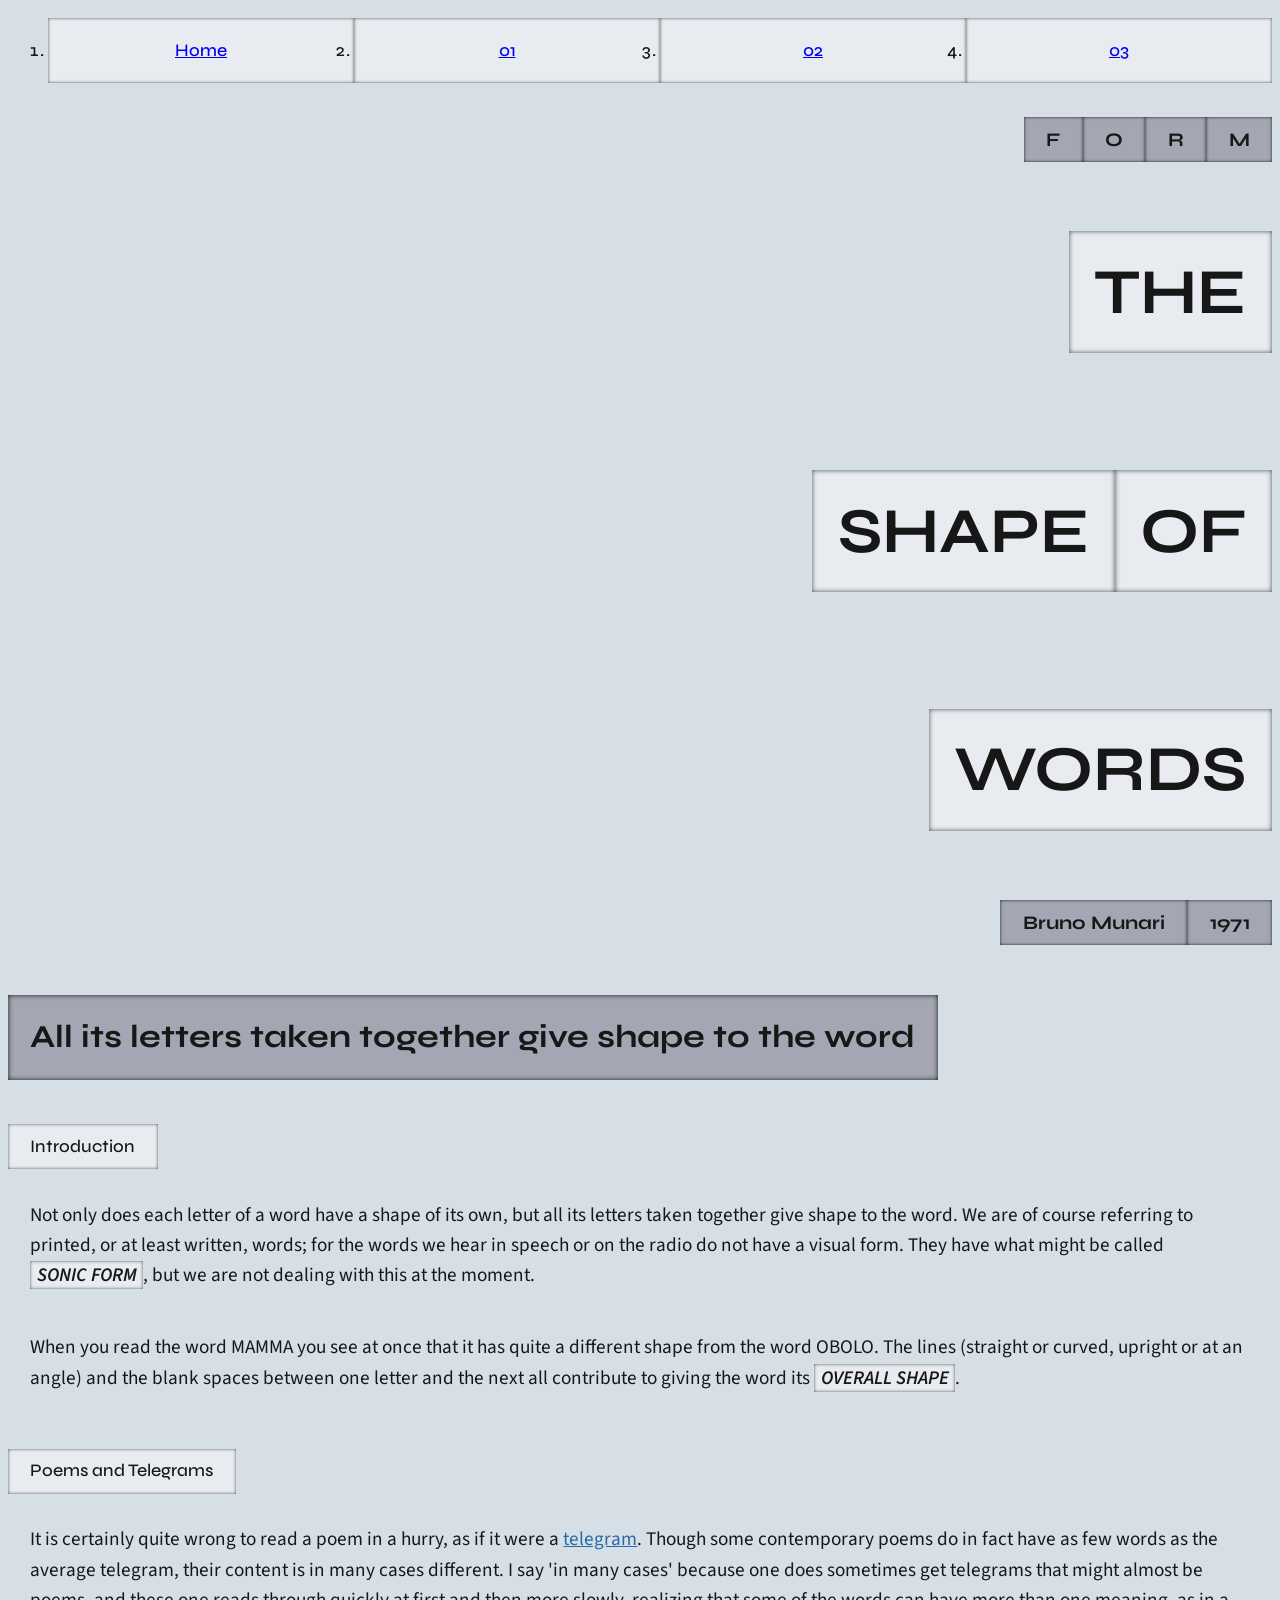
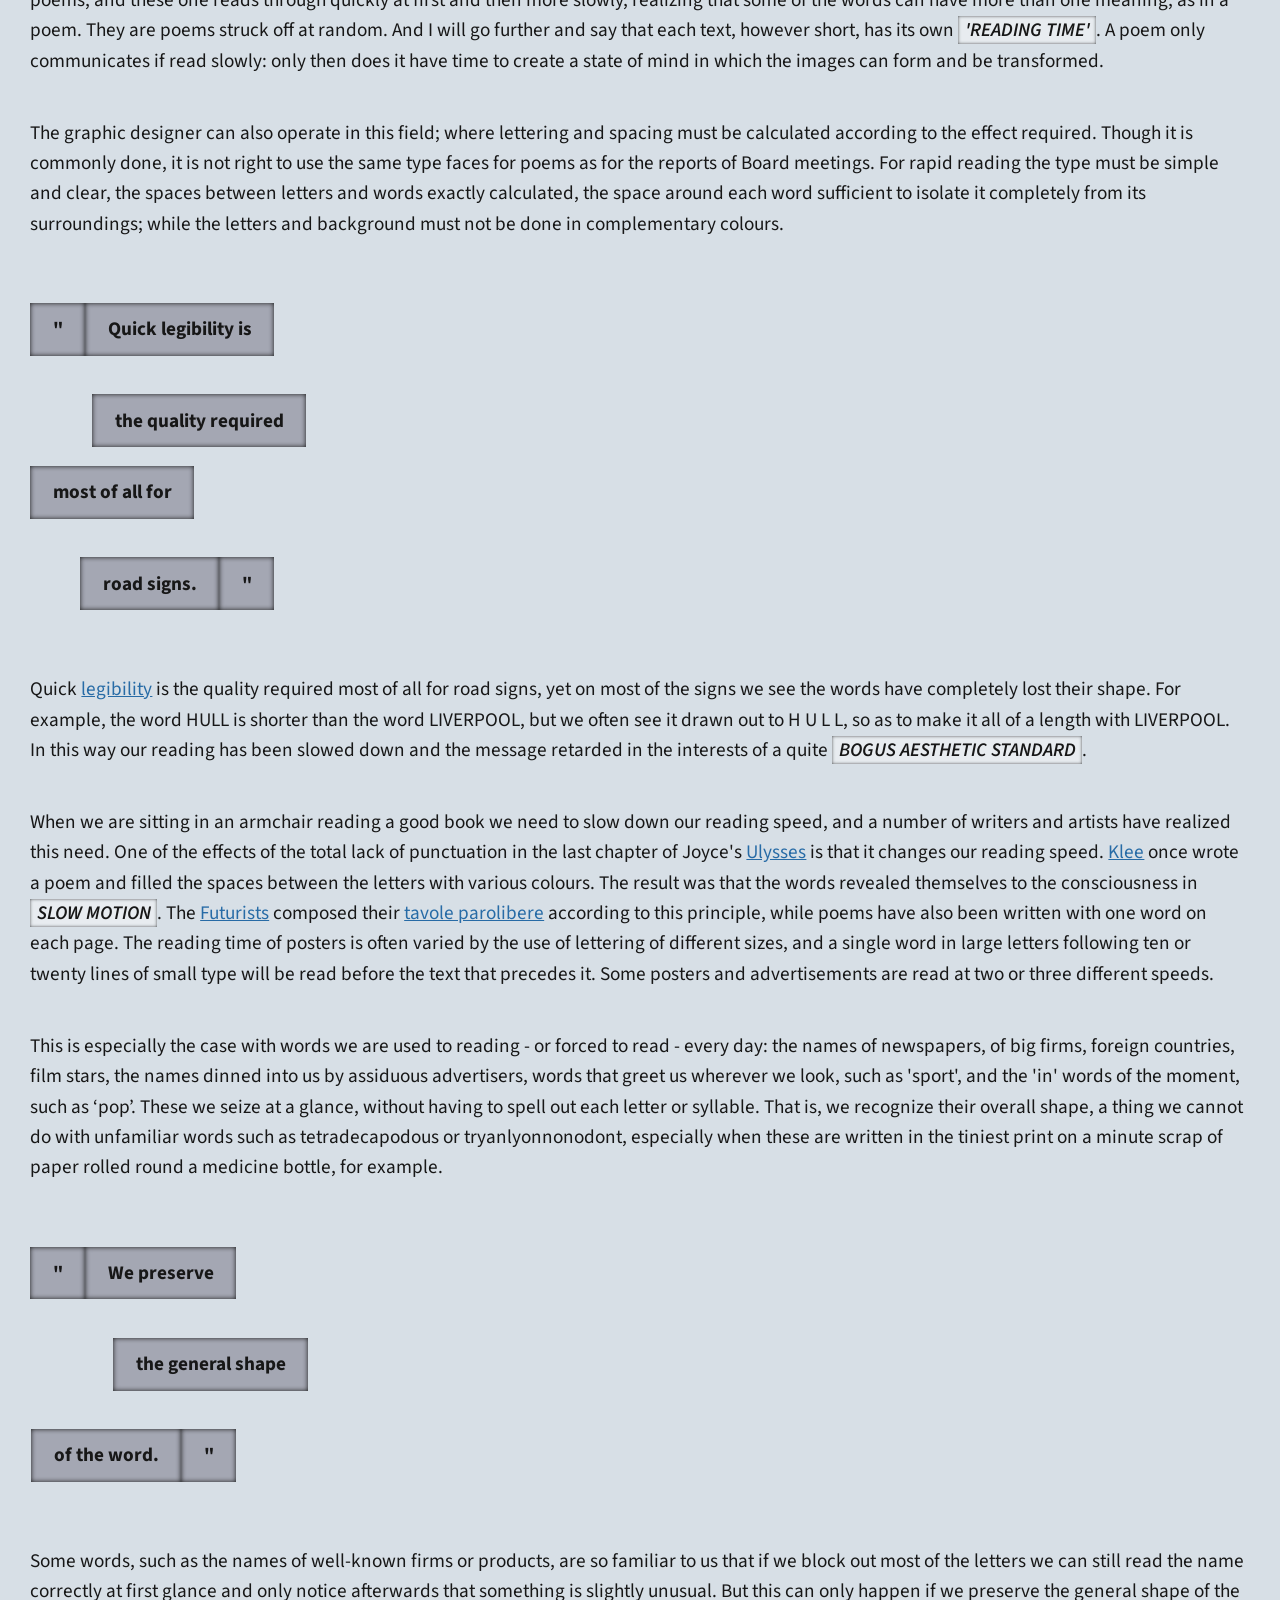
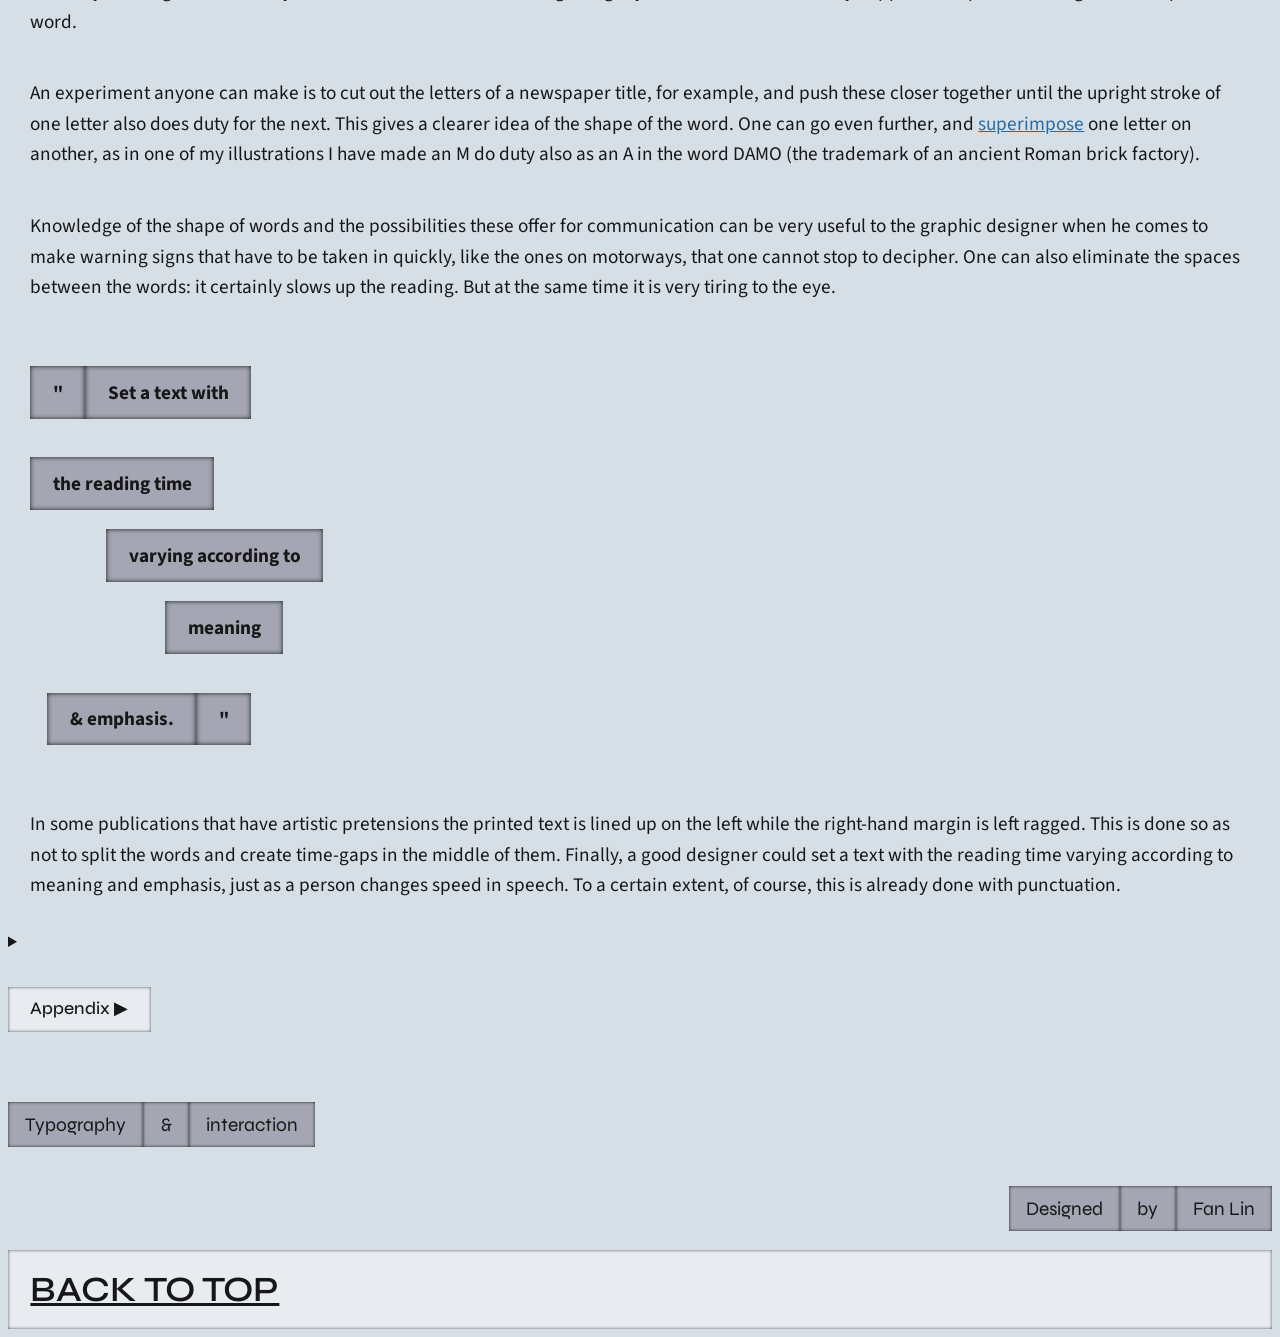
==== A1-The Shape of Words/index.html @ af6326fc "article updated" ====
<!doctype html>
<html lang="en">

	<head>
		<meta name="viewport" content="width=device-width, initial-scale=1">
		<title>A1-The Shape of Words</title>

		<style>
			@import '../styles/reset.css' layer(reset);
			@import '../styles/common.css' layer(common);
			@import 'style.css' layer(page);
		</style>

		<link rel="preconnect" href="https://fonts.googleapis.com">
		<link rel="preconnect" href="https://fonts.gstatic.com" crossorigin>
		<link href="https://fonts.googleapis.com/css2?family=Source+Sans+3:wght@400;500;600;700&display=swap" rel="stylesheet">
		<link href="https://fonts.googleapis.com/css2?family=Syne:wght@400;500;600;700;800&display=swap" rel="stylesheet">
	</head>

<body>
	<nav>
		<ol>
			<li class="home">
				<a href="../">Home</a>
			</li>
			<li class="direction-1">
				<a href="../A1-The Shape of Words">01</a>
			</li>
			<li class="direction-2">
				<a href="../A2-Typography as Discourse/">02</a>
			</li>
			<li class="direction-3">
				<a href="../A3-A note on the type/">03</a>
			</li>
		</ol>
	</nav>

	<header>
		<section class="form">
			<h2>F</h2>
			<h2>O</h2>
			<h2>R</h2>
			<h2>M</h2>
		</section>

		<section class="h1">
			<h1>The</h1>
			<section>
				<h1>Shape</h1>
				<h1>of</h1>
			</section>
			<h1>Words</h1>
		</section>

		<section class="h2">
			<h2>Bruno Munari</h2>
			<h2>1971</h2>
		</section>
	</header>

	<main>
		<blockquote class="first-quote">All its letters taken together give shape to the word</blockquote>

		<article>
			<section>
				<h3>Introduction</h3>
				<p>Not only does each letter of a word have a shape of its own, but all its letters taken together give shape to the word. We are of course referring to printed, or at least written, words; for the words we hear in speech or on the radio do not have a visual form. They have what might be called
					<em>sonic form</em>, but we are not dealing with this at the moment.</p>
				<p>When you read the word MAMMA you see at once that it has quite a different shape from the word OBOLO. The lines (straight or curved, upright or at an angle) and the blank spaces between one letter and the next all contribute to giving the word its
					<em>overall shape</em>.</p>
			</section>

			<section>
				<h3>Poems and Telegrams</h3>
				<p>It is certainly quite wrong to read a poem in a hurry, as if it were a
					<a href="https://en.wikipedia.org/wiki/Telegram">telegram</a>. Though some contemporary poems do in fact have as few words as the average telegram, their content is in many cases different. I say 'in many cases' because one does sometimes get telegrams that might almost be poems, and these one reads through quickly at first and then more slowly, realizing that some of the words can have more than one meaning, as in a poem. They are poems struck off at random. And I will go further and say that each text, however short, has its own
					<em>'reading time'</em>. A poem only communicates if read slowly: only then does it have time to create a state of mind in which the images can form and be transformed.</p>
				<p>The graphic designer can also operate in this field; where lettering and spacing must be calculated according to the effect required. Though it is commonly done, it is not right to use the same type faces for poems as for the reports of Board meetings. For rapid reading the type must be simple and clear, the spaces between letters and words exactly calculated, the space around each word sufficient to isolate it completely from its surroundings; while the letters and background must not be done in complementary colours.</p>
				<blockquote>
					<section>
						<p>"</p>
						<p>Quick legibility is</p>
					</section>
					<p class="center">the quality required</p>
					<p>most of all for </p>
					<section>
						<p>road signs.</p>
						<p>"</p>
					</section>
				</blockquote>
				<p>Quick
					<a href="https://typetype.org/blog/legibility-vs-readability-what-is-the-difference/">legibility</a> is the quality required most of all for road signs, yet on most of the signs we see the words have completely lost their shape. For example, the word HULL is shorter than the word LIVERPOOL, but we often see it drawn out to H U L L, so as to make it all of a length with LIVERPOOL. In this way our reading has been slowed down and the message retarded in the interests of a quite
					<em>bogus aesthetic standard</em>.</p>
				<p>When we are sitting in an armchair reading a good book we need to slow down our reading speed, and a number of writers and artists have realized this need. One of the effects of the total lack of punctuation in the last chapter of Joyce's
					<a href="https://www.gutenberg.org/ebooks/4300">Ulysses</a> is that it changes our reading speed.
					<a href="https://www.britannica.com/biography/Paul-Klee">Klee</a> once wrote a poem and filled the spaces between the letters with various colours. The result was that the words revealed themselves to the consciousness in
					<em>slow motion</em>. The
					<a href="https://www.britannica.com/art/Futurism">Futurists</a> composed their
					<a href="https://www.metmuseum.org/de/perspectives/a-revolution-in-language">tavole parolibere</a> according to this principle, while poems have also been written with one word on each page. The reading time of posters is often varied by the use of lettering of different sizes, and a single word in large letters following ten or twenty lines of small type will be read before the text that precedes it. Some posters and advertisements are read at two or three different speeds.</p>
				<p>This is especially the case with words we are used to reading - or forced to read - every day: the names of newspapers, of big firms, foreign countries, film stars, the names dinned into us by assiduous advertisers, words that greet us wherever we look, such as 'sport', and the 'in' words of the moment, such as ‘pop’. These we seize at a glance, without having to spell out each letter or syllable. That is, we recognize their overall shape, a thing we cannot do with unfamiliar words such as tetradecapodous or tryanlyonnonodont, especially when these are written in the tiniest print on a minute scrap of paper rolled round a medicine bottle, for example.</p>
				<blockquote>
					<section>
						<p>"</p>
						<p>We preserve</p>
					</section>
					<p class="right">the general shape</p>
					<section>
						<p>of the word.</p>
						<p>"</p>
					</section>
				</blockquote>
				<p>Some words, such as the names of well-known firms or products, are so familiar to us that if we block out most of the letters we can still read the name correctly at first glance and only notice afterwards that something is slightly unusual. But this can only happen if we preserve the general shape of the word.</p>
				<p>An experiment anyone can make is to cut out the letters of a newspaper title, for example, and push these closer together until the upright stroke of one letter also does duty for the next. This gives a clearer idea of the shape of the word. One can go even further, and
					<a href="https://www.merriam-webster.com/dictionary/superimpose">superimpose</a> one letter on another, as in one of my illustrations I have made an M do duty also as an A in the word DAMO (the trademark of an ancient Roman brick factory).</p>
				<p>Knowledge of the shape of words and the possibilities these offer for communication can be very useful to the graphic designer when he comes to make warning signs that have to be taken in quickly, like the ones on motorways, that one cannot stop to decipher. One can also eliminate the spaces between the words: it certainly slows up the reading. But at the same time it is very tiring to the eye.</p>
				<blockquote>
					<section>
						<p>"</p>
						<p>Set a text with</p>
					</section>
					<p>the reading time</p>
					<p class="right">varying according to</p>
					<p class="center">meaning</p>
					<section>
						<p>& emphasis.</p>
						<p>"</p>
					</section>
				</blockquote>
				<p>In some publications that have artistic pretensions the printed text is lined up on the left while the right-hand margin is left ragged. This is done so as not to split the words and create time-gaps in the middle of them. Finally, a good designer could set a text with the reading time varying according to meaning and emphasis, just as a person changes speed in speech. To a certain extent, of course, this is already done with punctuation.</p>
			</section>
		</article>

		</article>

		<details id="Appendix">
			<summary>
				<h3>Appendix ▶</h3>
			</summary>
			<ul>
				<li><a href="https://www.merriam-webster.com/dictionary/superimpose">Superimpose - Merriam Webster</a></li>
				<li><a href="https://en.wikipedia.org/wiki/Bruno_Munari">Bruno Munari</a></li>
				<li><a href="https://readings.design/PDF/Bruno-Munari-The-Shape-of-Words-and-Poems-and-Telegrams-in-Design-as-Art-1971.pdf">The Shape of Words and Poems and Telegrams - Bruno Munari</a></li>
				<li><a href="https://typetype.org/blog/legibility-vs-readability-what-is-the-difference/">Legibility vs Readability: What's the Difference? — TypeType</a></li>
				<li><a href="https://en.wikipedia.org/wiki/Telegram">Telegram - Wikipedia</a></li>
				<li><a href="https://www.gutenberg.org/ebooks/4300">Ulysses - Project Gutenberg</a></li>
				<li><a href="https://www.britannica.com/art/Futurism">Futurists - Britannica</a></li>
				<li><a href="https://www.britannica.com/biography/Paul-Klee">Paul Klee - Britannica</a></li>
				<li><a href="https://www.metmuseum.org/de/perspectives/a-revolution-in-language">Tavole parolibere - A Revolution in Language</a> </li>
			</ul>
		</details>
	</main>

	<footer>
		<section>
			<p>Typography</p>
			<p>&</p>
			<p>interaction</p>
		</section>

		<section>
			<p>Designed</p>
			<p>by</p>
			<p>Fan Lin</p>
		</section>

		<a id="top" href="#">Back to Top</a>
	</footer>
</body>

<html>
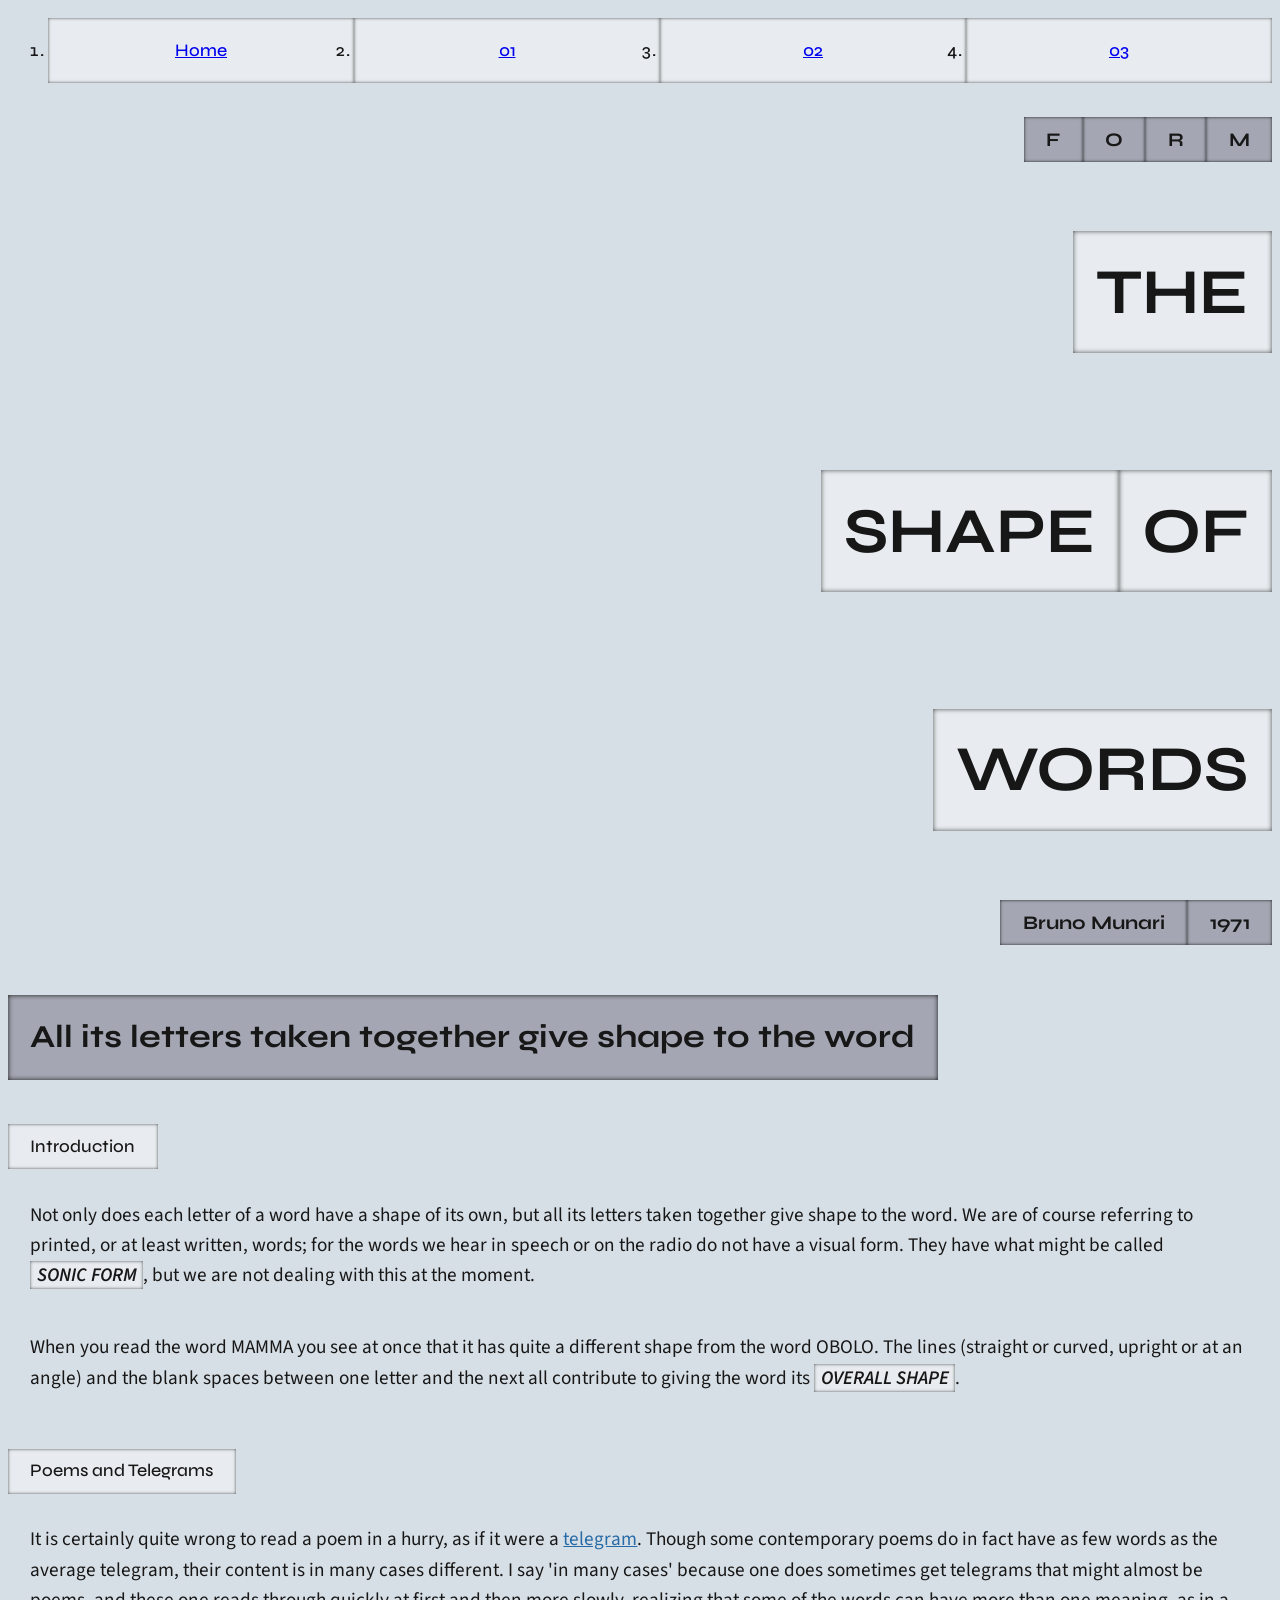
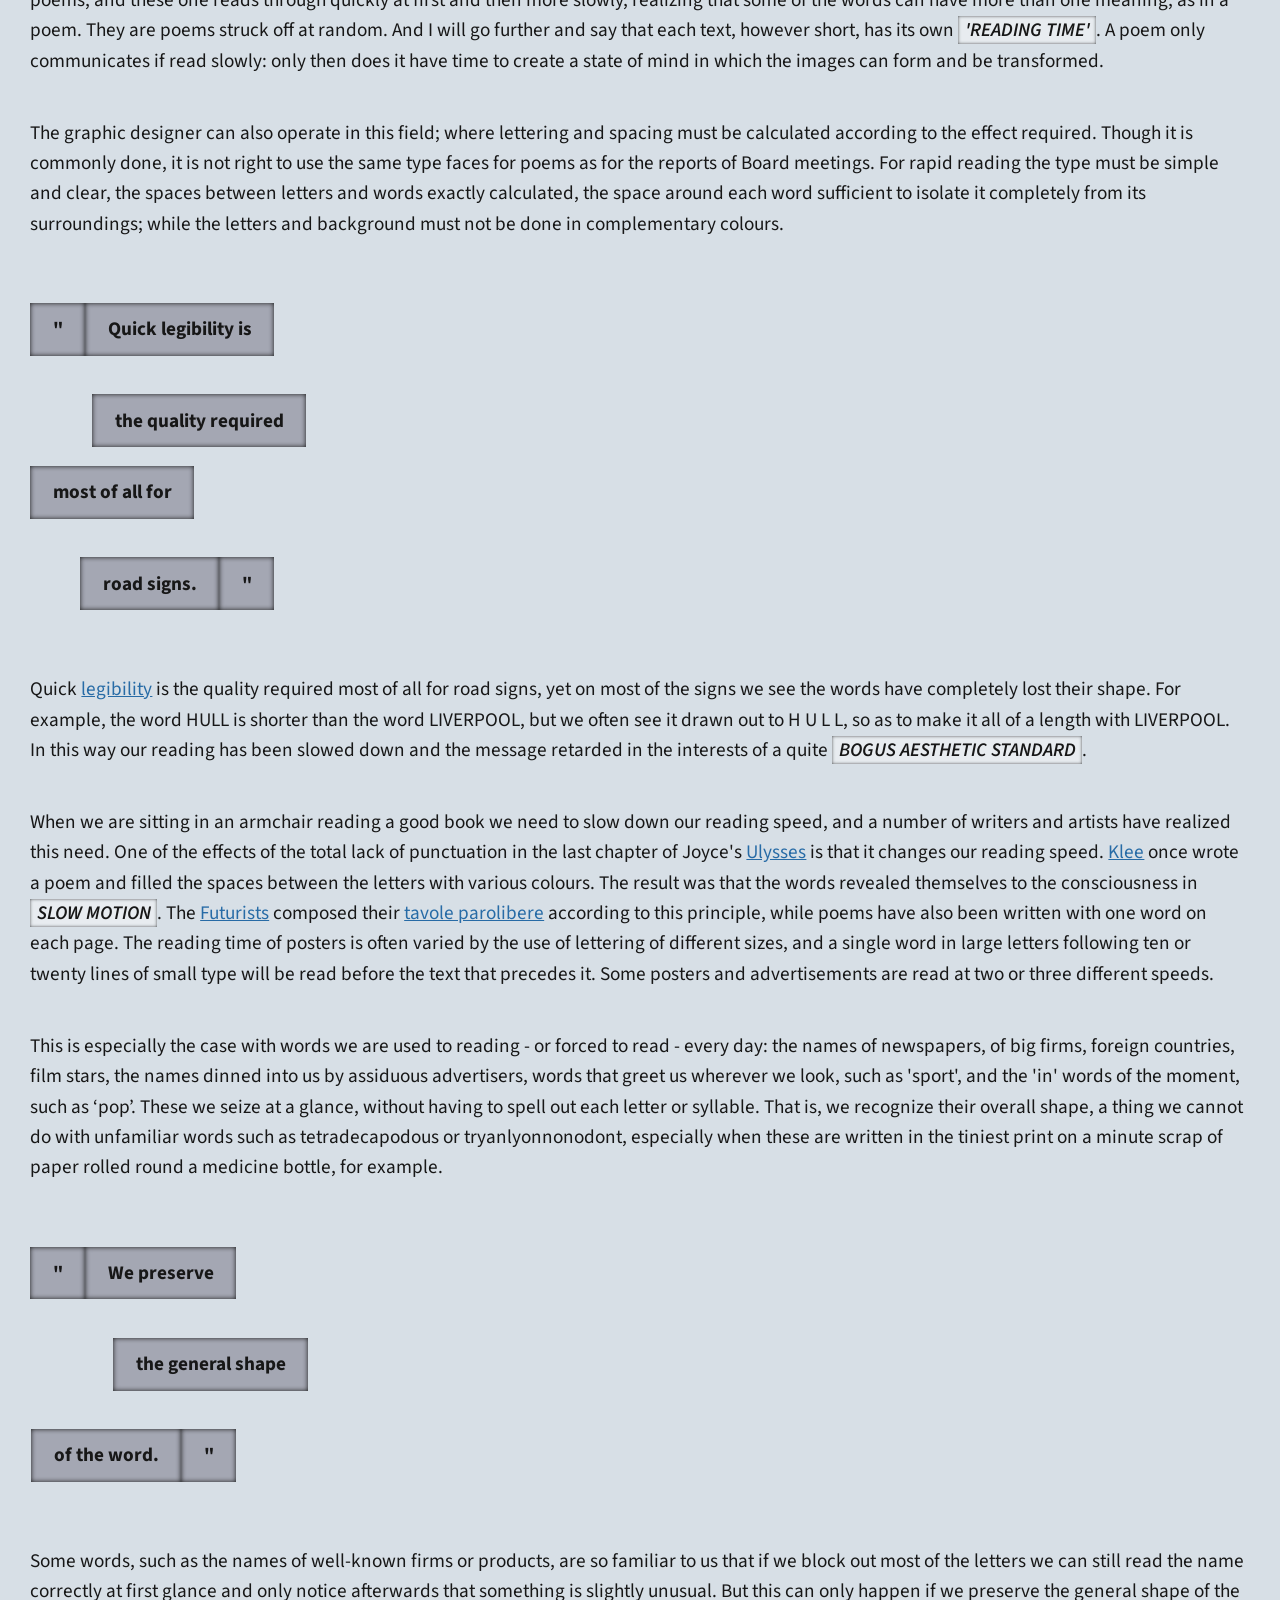
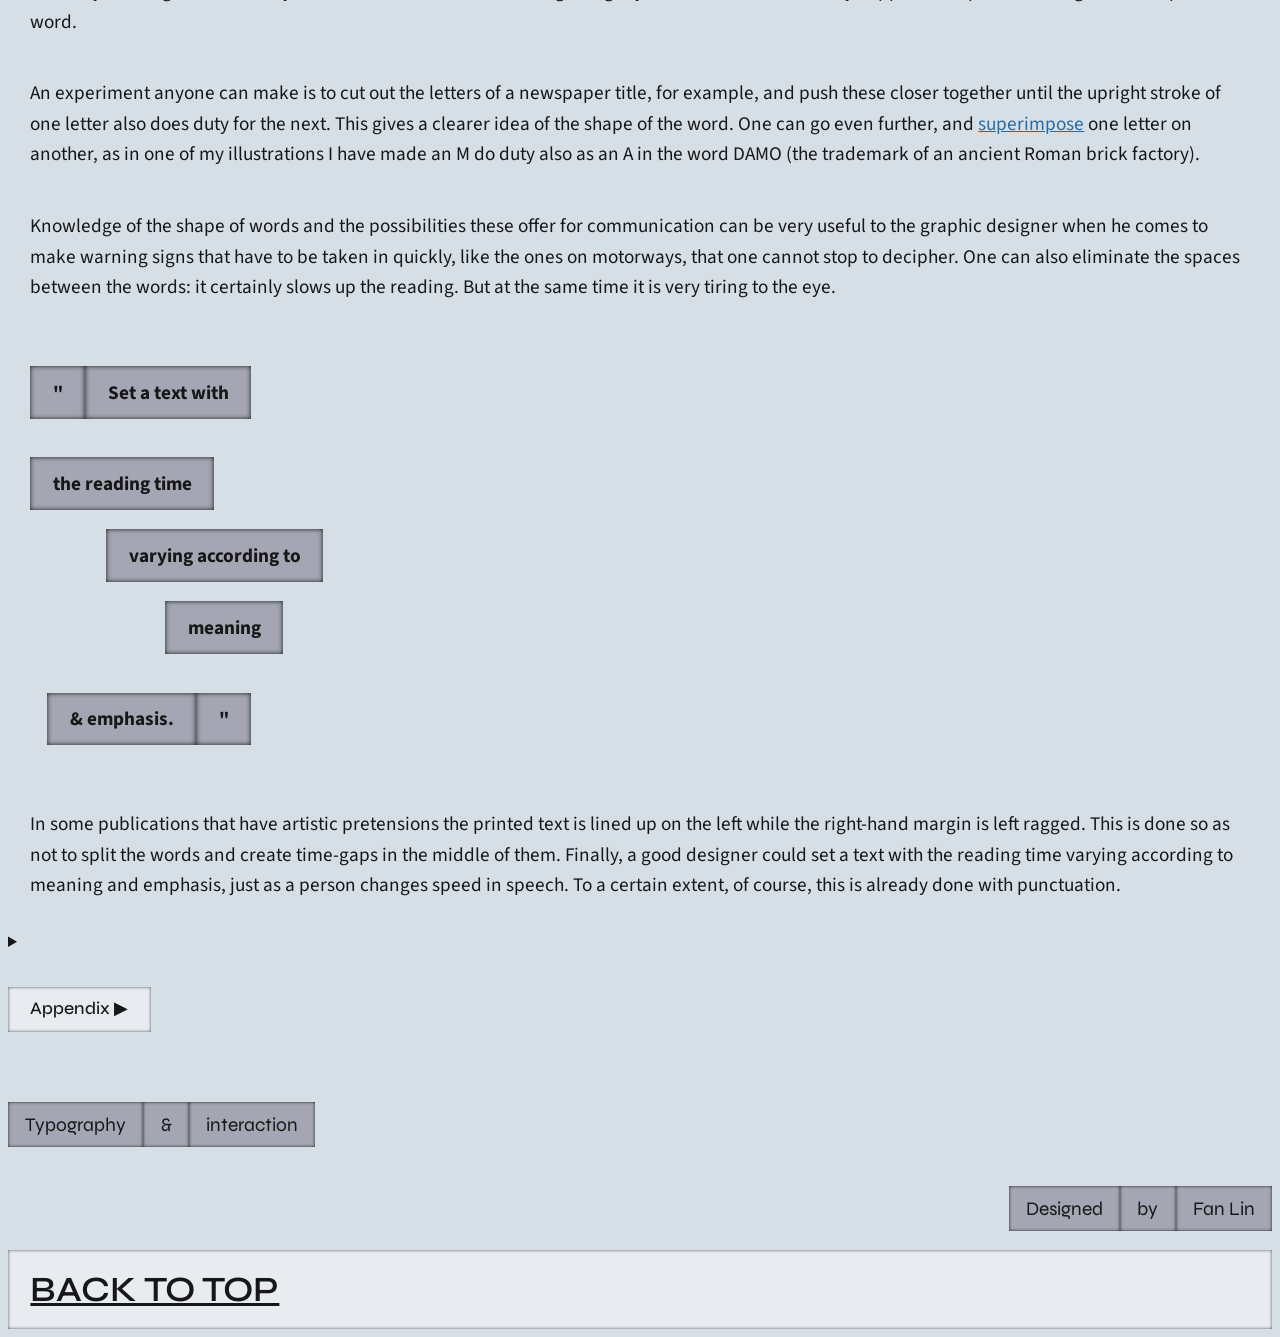
==== commit 6034a7ac: "Landing Page updated" ====
--- a/A1-The Shape of Words/index.html
+++ b/A1-The Shape of Words/index.html
@@ -23,13 +23,13 @@
 			<li class="home">
 				<a href="../">Home</a>
 			</li>
-			<li class="direction-1">
+			<li class="article-1">
 				<a href="../A1-The Shape of Words">01</a>
 			</li>
-			<li class="direction-2">
+			<li class="article-2">
 				<a href="../A2-Typography as Discourse/">02</a>
 			</li>
-			<li class="direction-3">
+			<li class="article-3">
 				<a href="../A3-A note on the type/">03</a>
 			</li>
 		</ol>
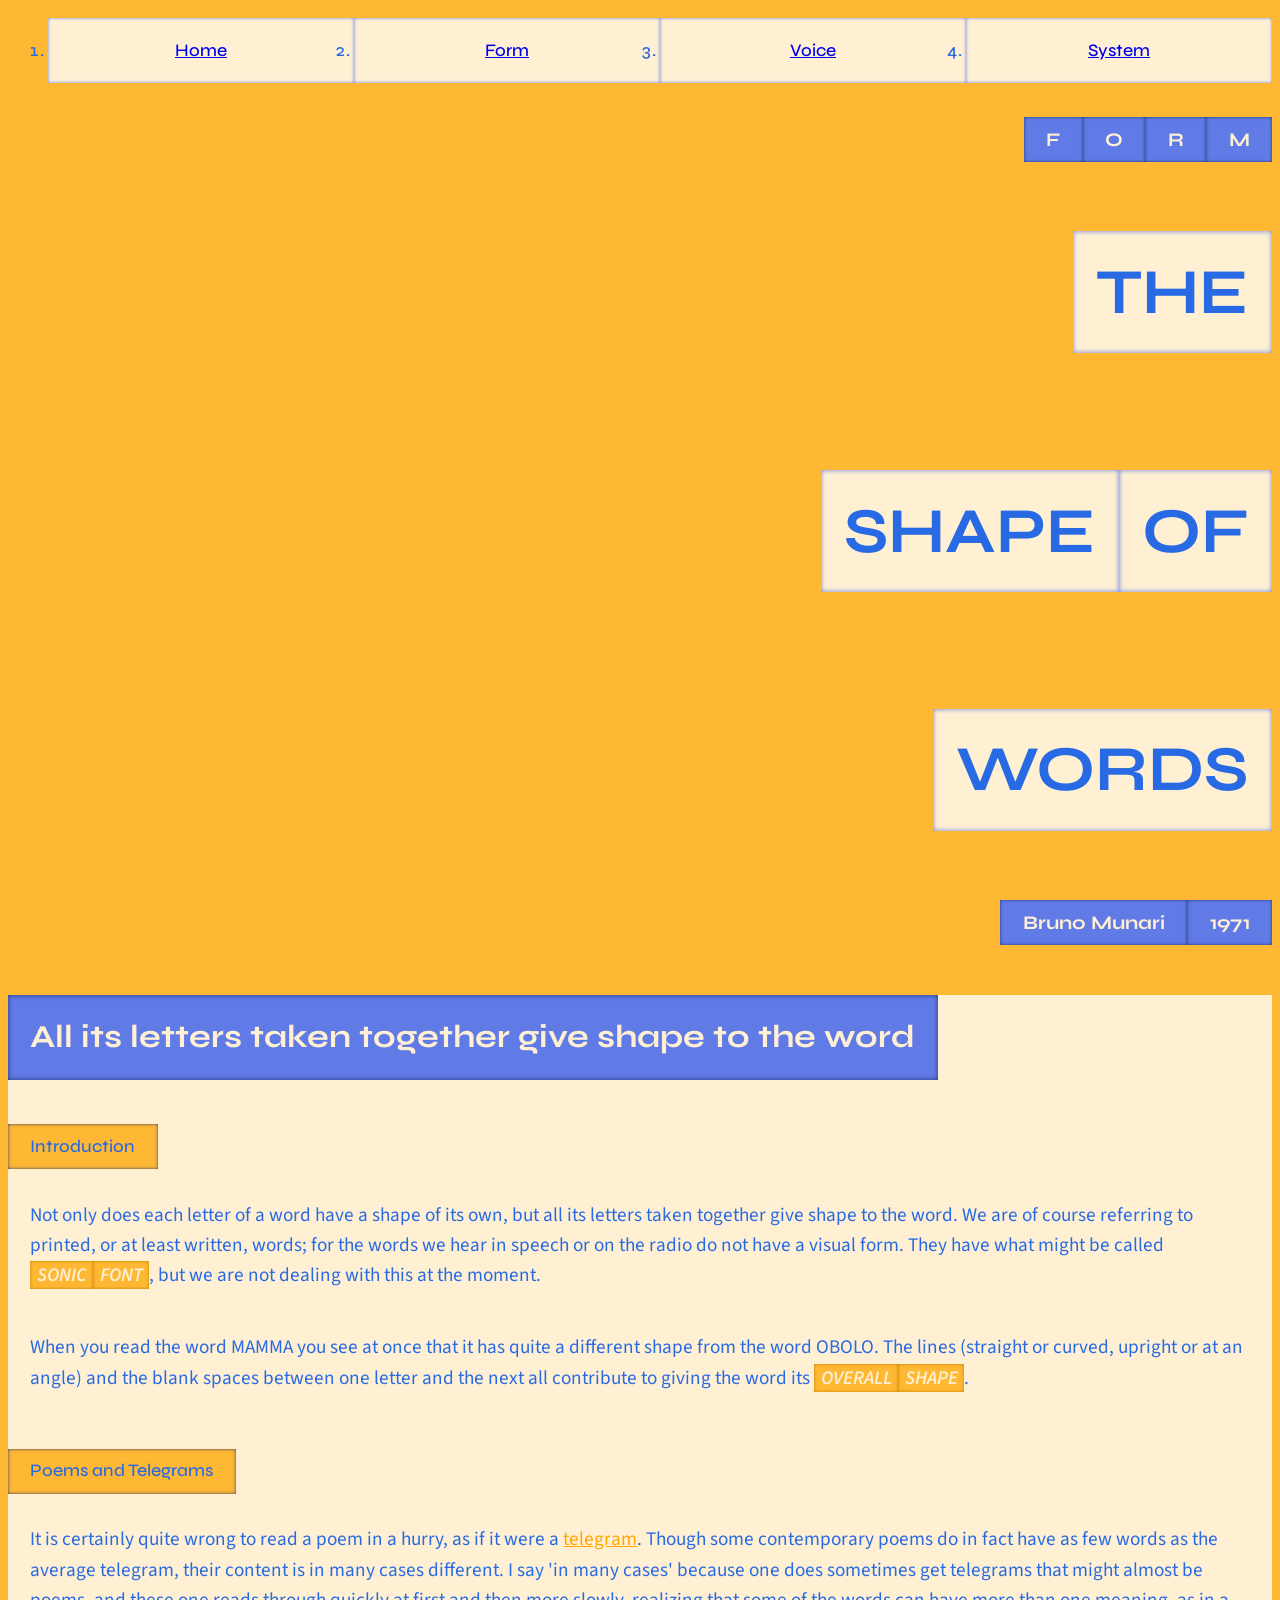
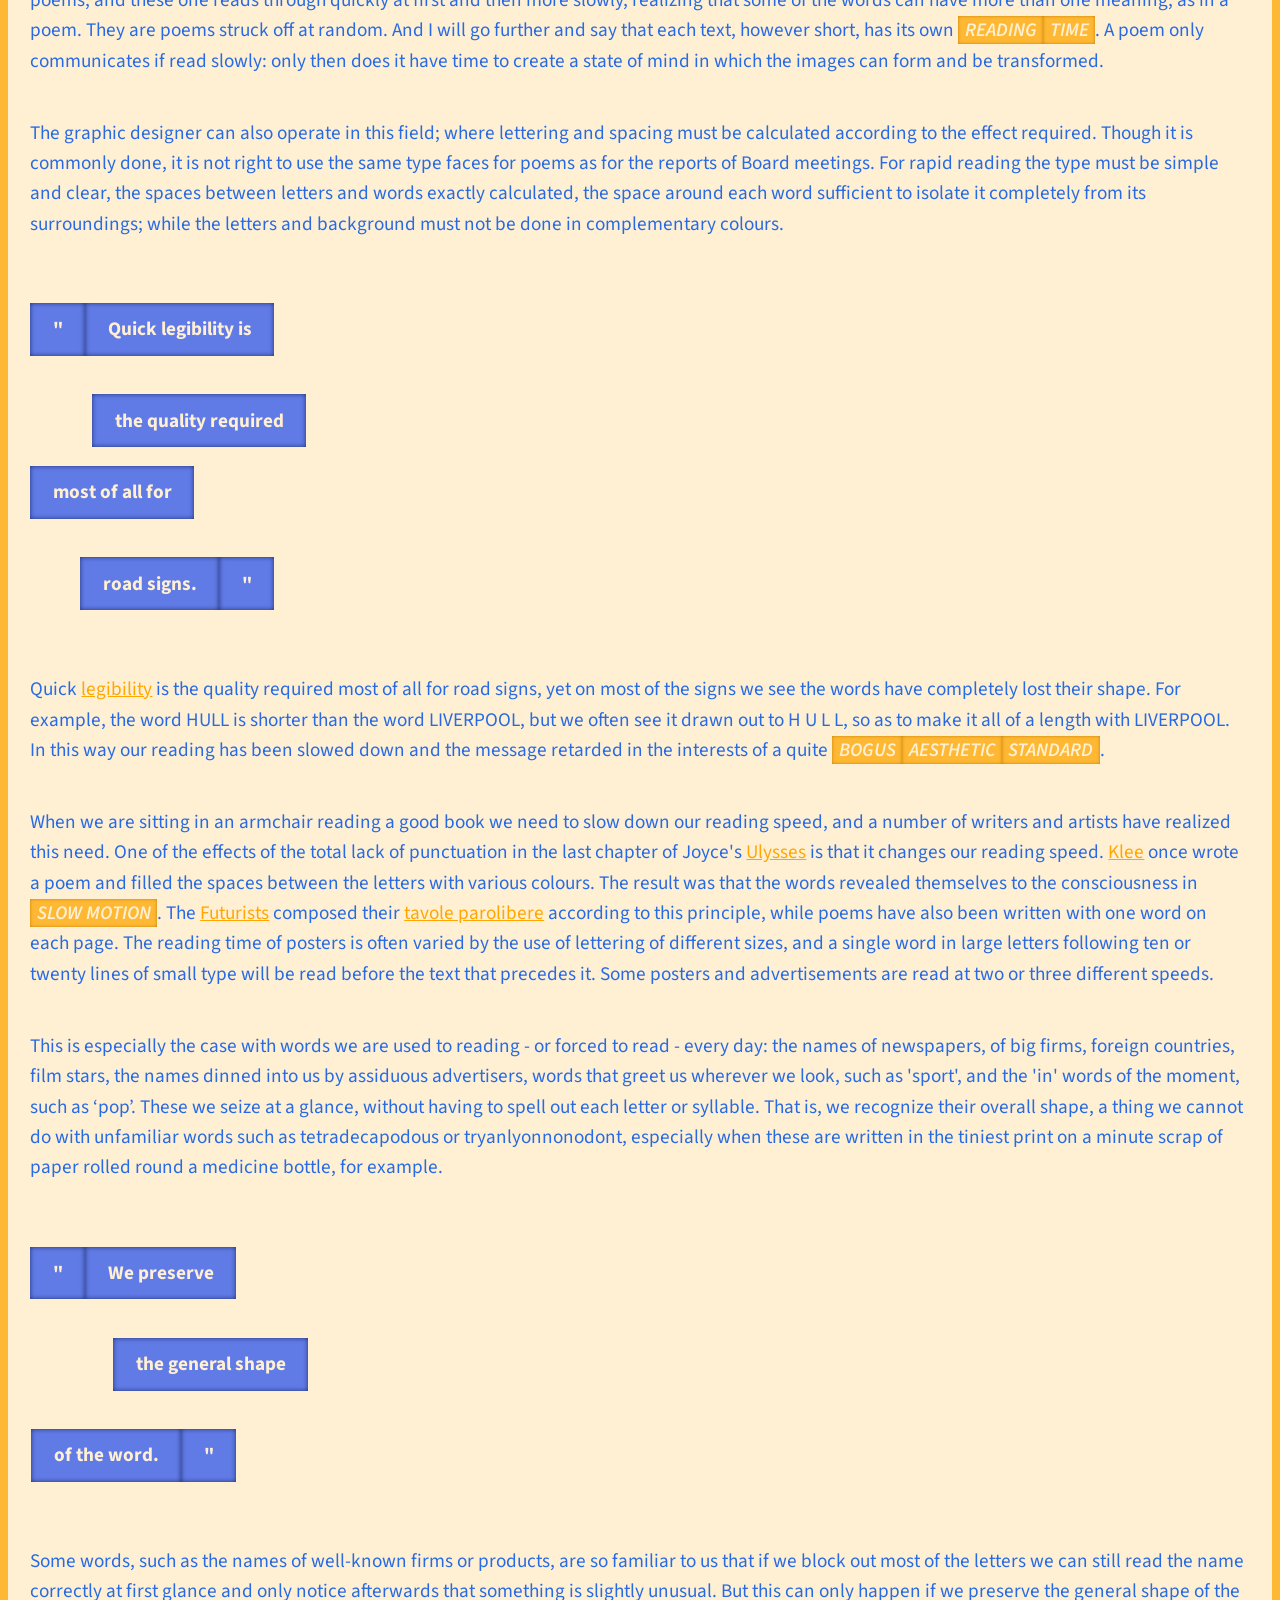
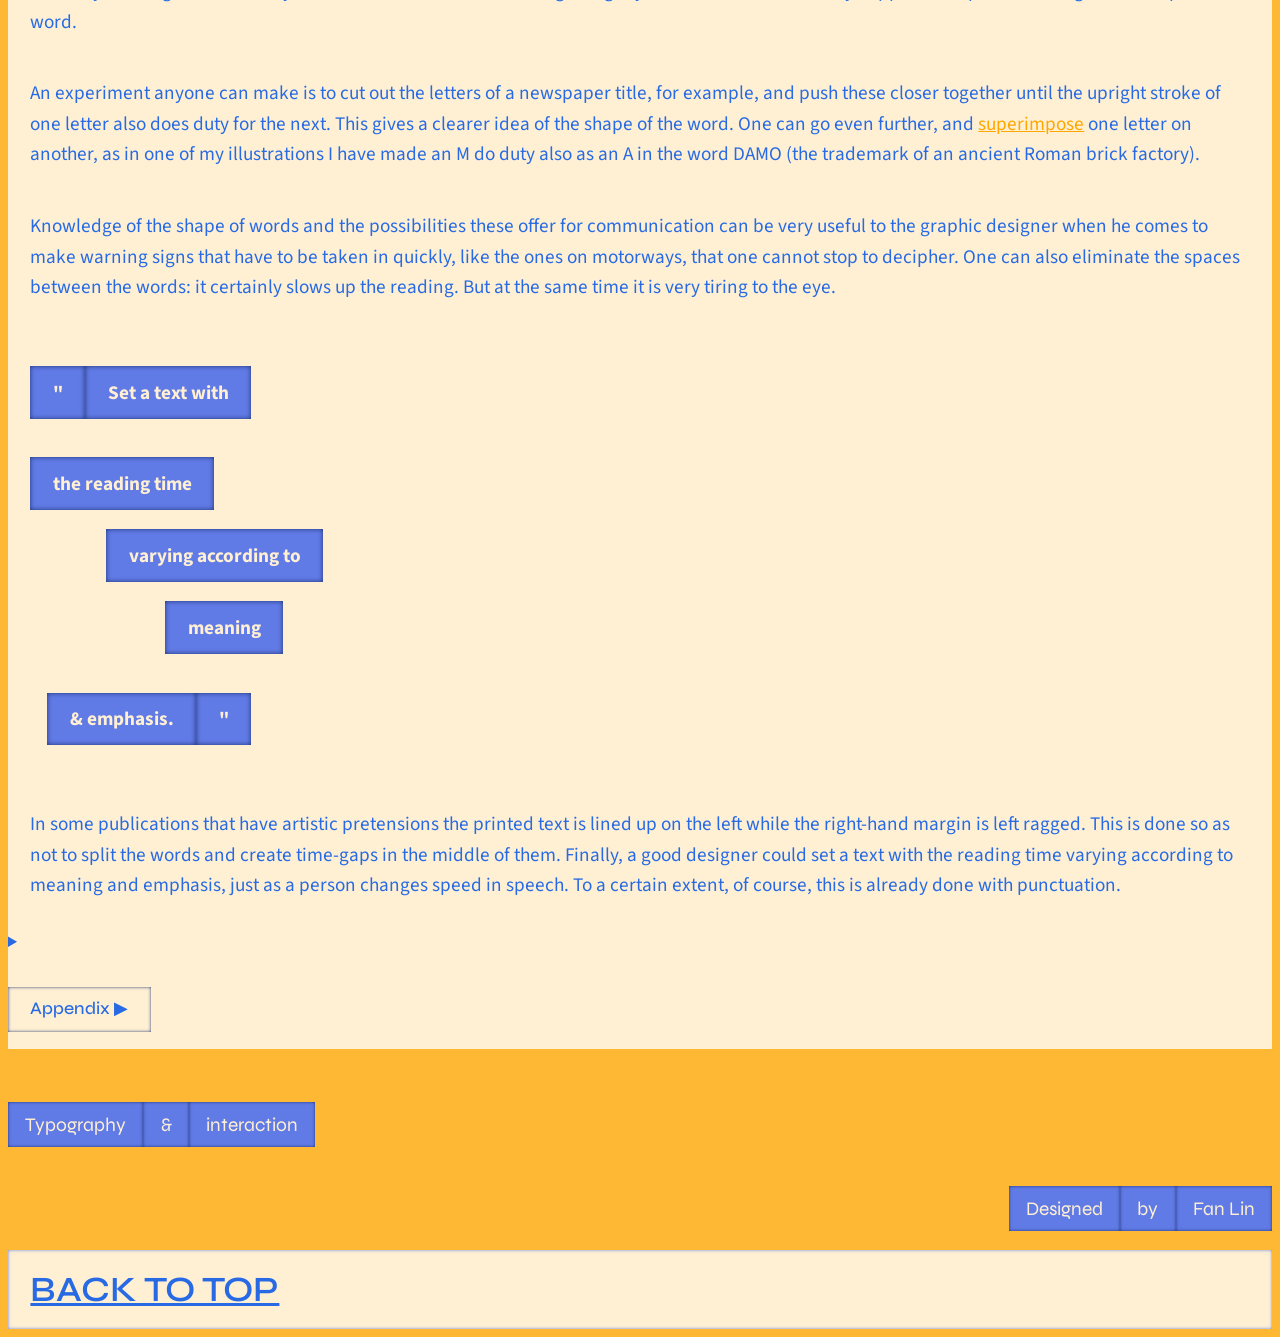
==== commit 58b1c2d5: "nav updated" ====
--- a/A1-The Shape of Words/index.html
+++ b/A1-The Shape of Words/index.html
@@ -24,13 +24,22 @@
 				<a href="../">Home</a>
 			</li>
 			<li class="article-1">
-				<a href="../A1-The Shape of Words">01</a>
+				<a href="../A1-The Shape of Words">
+					<span class="num">01</span>
+					<span class="name">Form</span>
+				</a>
 			</li>
 			<li class="article-2">
-				<a href="../A2-Typography as Discourse/">02</a>
+				<a href="../A2-Typography as Discourse/">
+					<span class="num">02</span>
+					<span class="name">Voice</span>
+				</a>
 			</li>
 			<li class="article-3">
-				<a href="../A3-A note on the type/">03</a>
+				<a href="../A3-A note on the type/">
+					<span class="num">03</span>
+					<span class="name">System</span>
+				</a>
 			</li>
 		</ol>
 	</nav>
@@ -65,16 +74,16 @@
 			<section>
 				<h3>Introduction</h3>
 				<p>Not only does each letter of a word have a shape of its own, but all its letters taken together give shape to the word. We are of course referring to printed, or at least written, words; for the words we hear in speech or on the radio do not have a visual form. They have what might be called
-					<em>sonic form</em>, but we are not dealing with this at the moment.</p>
+					<em>sonic</em><em>font</em>, but we are not dealing with this at the moment.</p>
 				<p>When you read the word MAMMA you see at once that it has quite a different shape from the word OBOLO. The lines (straight or curved, upright or at an angle) and the blank spaces between one letter and the next all contribute to giving the word its
-					<em>overall shape</em>.</p>
+					<em>overall</em><em>shape</em>.</p>
 			</section>
 
 			<section>
 				<h3>Poems and Telegrams</h3>
 				<p>It is certainly quite wrong to read a poem in a hurry, as if it were a
 					<a href="https://en.wikipedia.org/wiki/Telegram">telegram</a>. Though some contemporary poems do in fact have as few words as the average telegram, their content is in many cases different. I say 'in many cases' because one does sometimes get telegrams that might almost be poems, and these one reads through quickly at first and then more slowly, realizing that some of the words can have more than one meaning, as in a poem. They are poems struck off at random. And I will go further and say that each text, however short, has its own
-					<em>'reading time'</em>. A poem only communicates if read slowly: only then does it have time to create a state of mind in which the images can form and be transformed.</p>
+					<em>reading</em><em>time</em>. A poem only communicates if read slowly: only then does it have time to create a state of mind in which the images can form and be transformed.</p>
 				<p>The graphic designer can also operate in this field; where lettering and spacing must be calculated according to the effect required. Though it is commonly done, it is not right to use the same type faces for poems as for the reports of Board meetings. For rapid reading the type must be simple and clear, the spaces between letters and words exactly calculated, the space around each word sufficient to isolate it completely from its surroundings; while the letters and background must not be done in complementary colours.</p>
 				<blockquote>
 					<section>
@@ -90,7 +99,7 @@
 				</blockquote>
 				<p>Quick
 					<a href="https://typetype.org/blog/legibility-vs-readability-what-is-the-difference/">legibility</a> is the quality required most of all for road signs, yet on most of the signs we see the words have completely lost their shape. For example, the word HULL is shorter than the word LIVERPOOL, but we often see it drawn out to H U L L, so as to make it all of a length with LIVERPOOL. In this way our reading has been slowed down and the message retarded in the interests of a quite
-					<em>bogus aesthetic standard</em>.</p>
+					<em>bogus</em><em>aesthetic</em><em>standard</em>.</p>
 				<p>When we are sitting in an armchair reading a good book we need to slow down our reading speed, and a number of writers and artists have realized this need. One of the effects of the total lack of punctuation in the last chapter of Joyce's
 					<a href="https://www.gutenberg.org/ebooks/4300">Ulysses</a> is that it changes our reading speed.
 					<a href="https://www.britannica.com/biography/Paul-Klee">Klee</a> once wrote a poem and filled the spaces between the letters with various colours. The result was that the words revealed themselves to the consciousness in
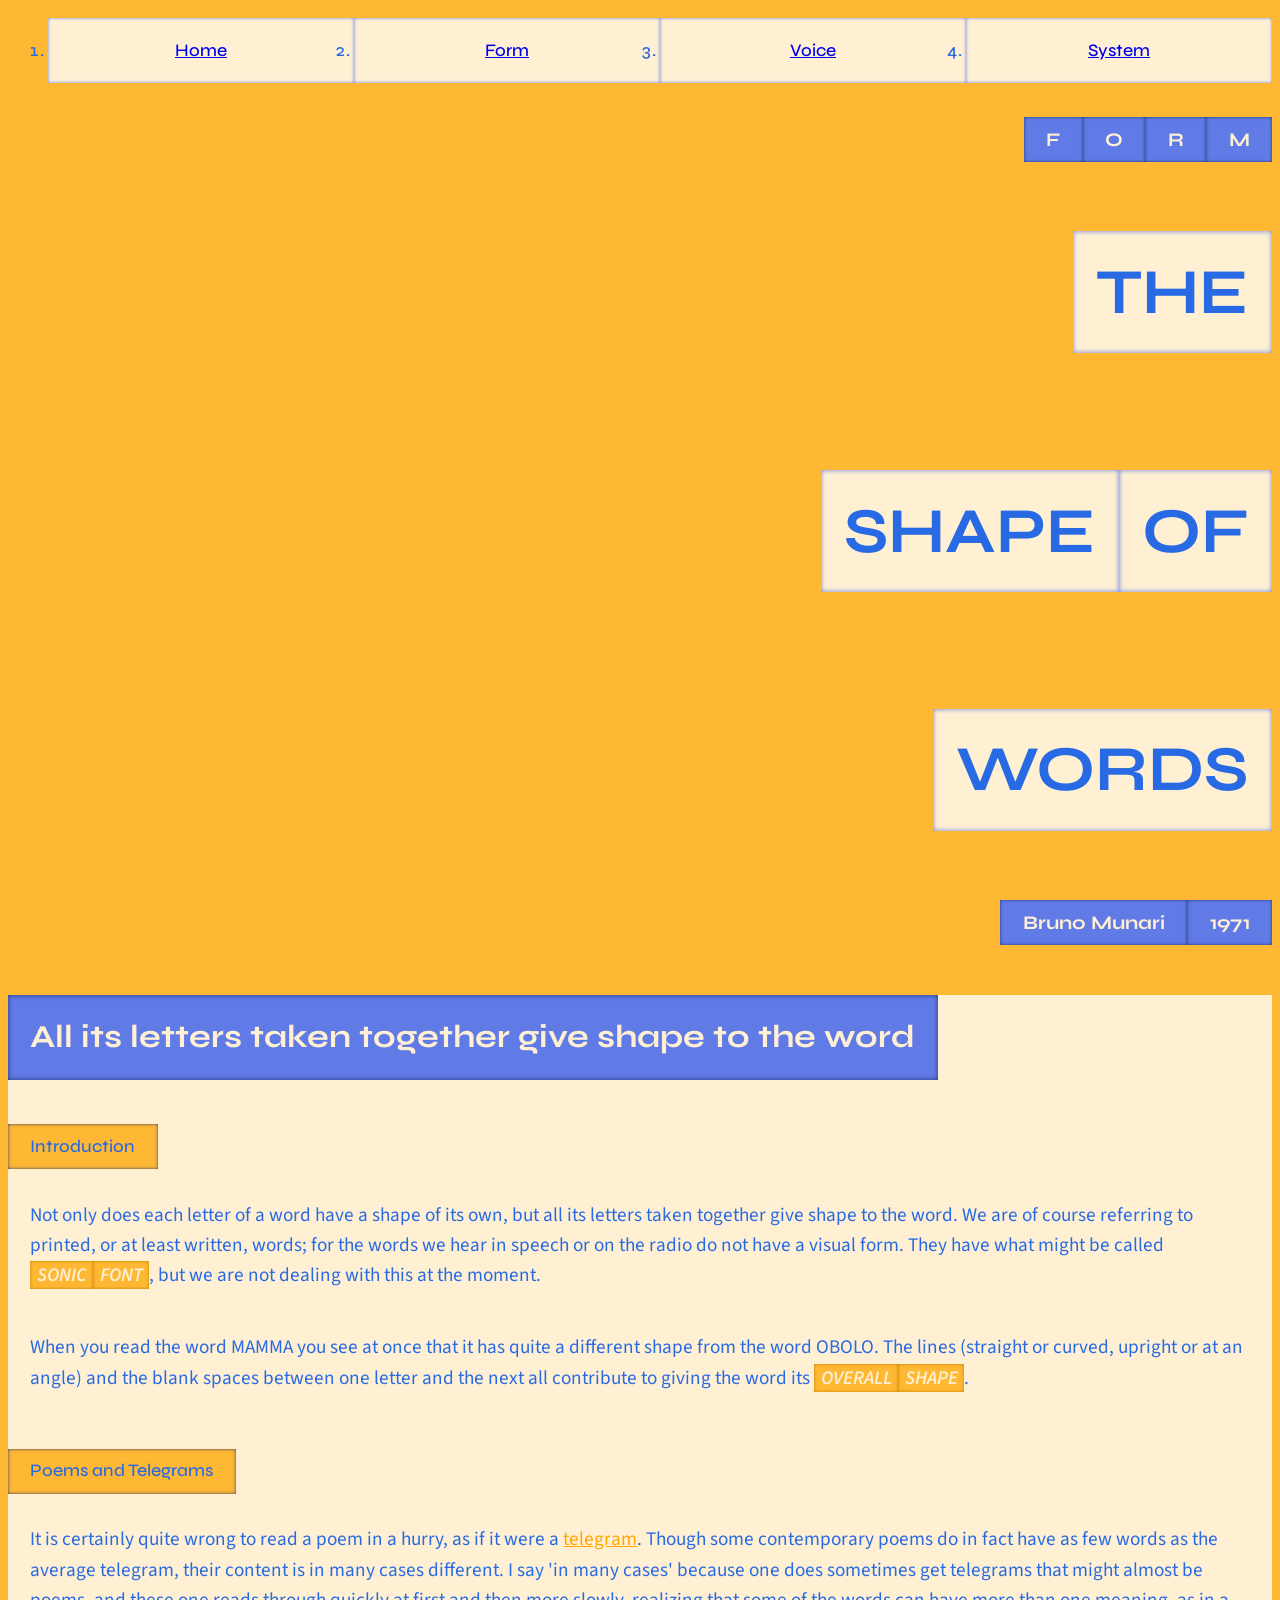
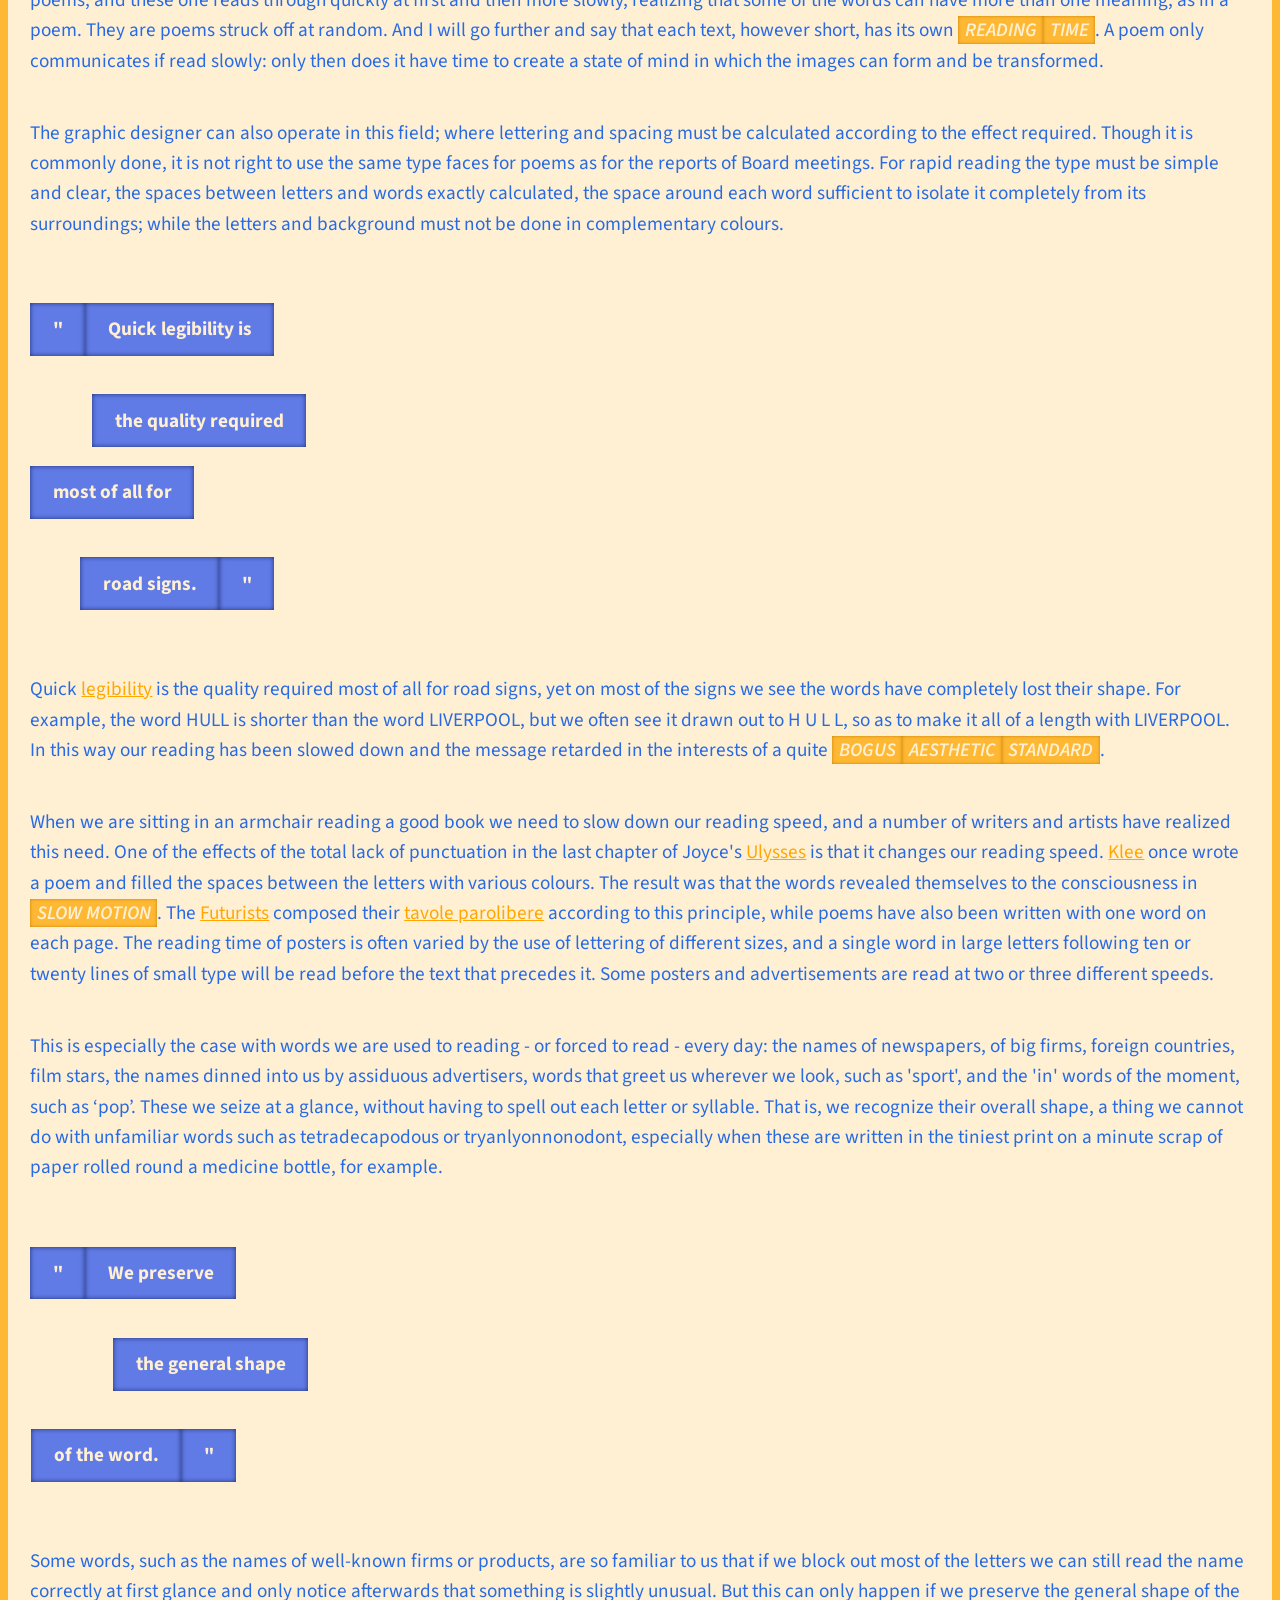
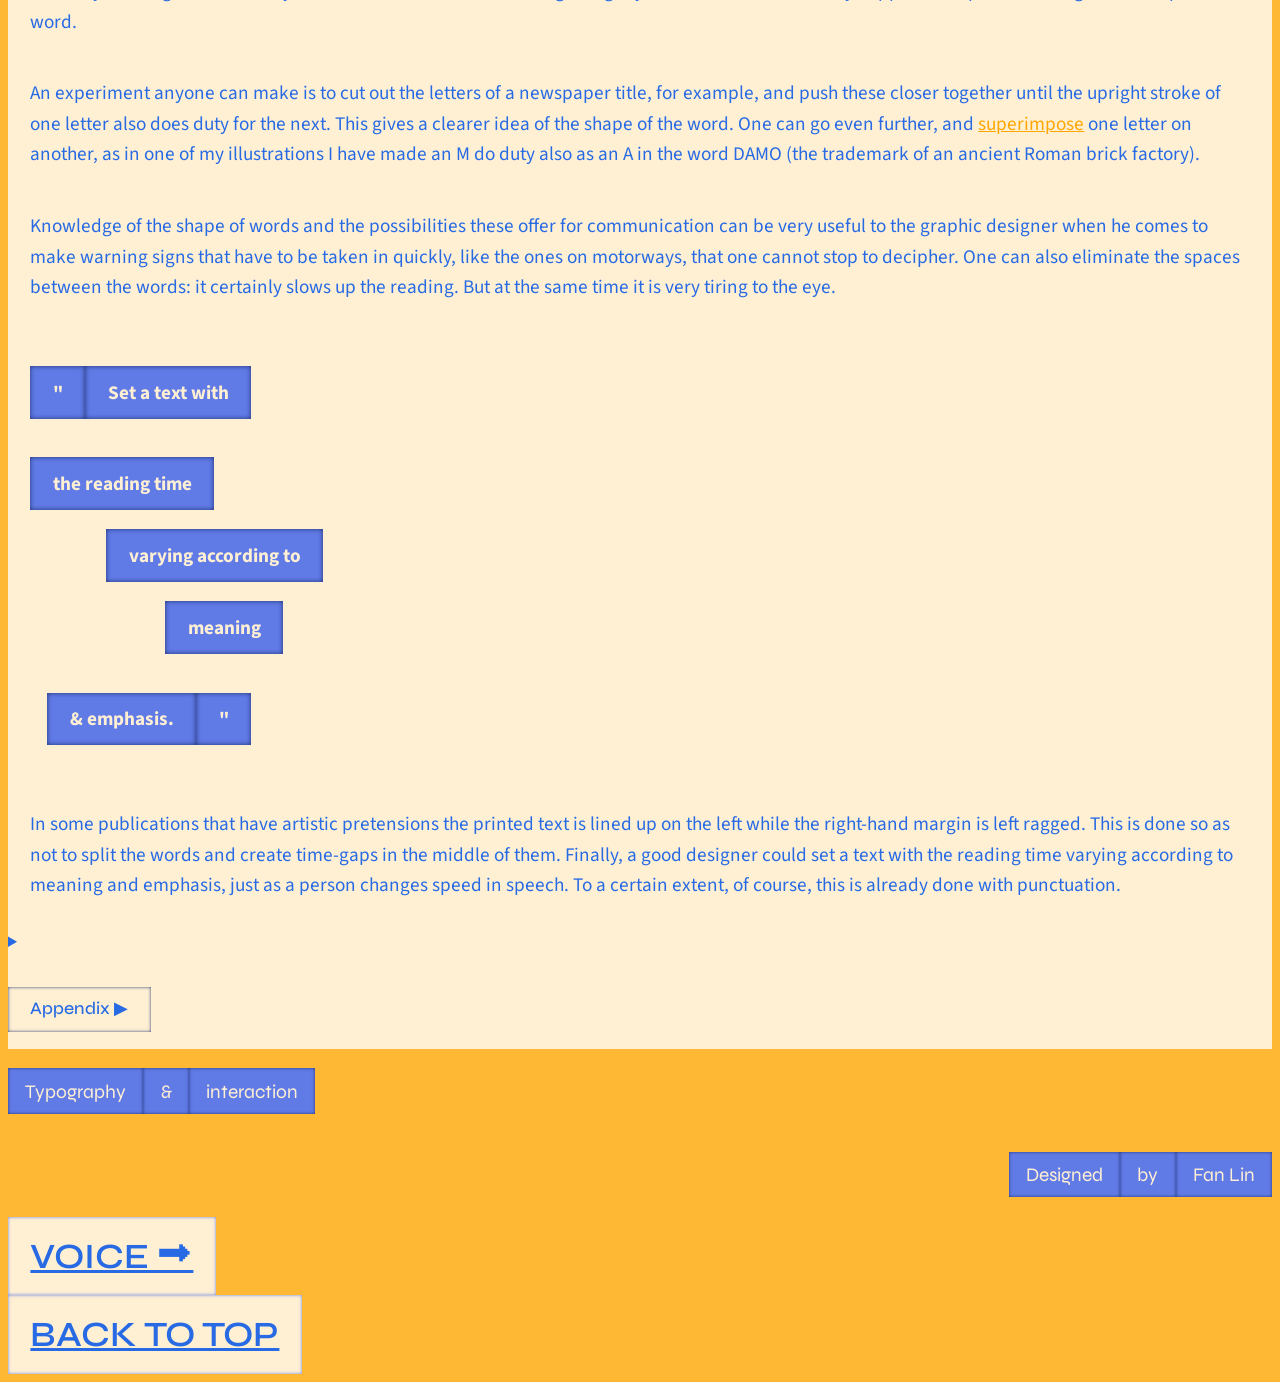
==== commit 39b55980: "footer updated" ====
--- a/A1-The Shape of Words/index.html
+++ b/A1-The Shape of Words/index.html
@@ -17,163 +17,164 @@
 		<link href="https://fonts.googleapis.com/css2?family=Syne:wght@400;500;600;700;800&display=swap" rel="stylesheet">
 	</head>
 
-<body>
-	<nav>
-		<ol>
-			<li class="home">
-				<a href="../">Home</a>
-			</li>
-			<li class="article-1">
-				<a href="../A1-The Shape of Words">
-					<span class="num">01</span>
-					<span class="name">Form</span>
-				</a>
-			</li>
-			<li class="article-2">
-				<a href="../A2-Typography as Discourse/">
-					<span class="num">02</span>
-					<span class="name">Voice</span>
-				</a>
-			</li>
-			<li class="article-3">
-				<a href="../A3-A note on the type/">
-					<span class="num">03</span>
-					<span class="name">System</span>
-				</a>
-			</li>
-		</ol>
-	</nav>
+	<body>
+		<nav>
+			<ol>
+				<li class="home">
+					<a href="../">Home</a>
+				</li>
+				<li class="article-1">
+					<a href="../A1-The Shape of Words">
+						<span class="num">01</span>
+						<span class="name">Form</span>
+					</a>
+				</li>
+				<li class="article-2">
+					<a href="../A2-Typography as Discourse/">
+						<span class="num">02</span>
+						<span class="name">Voice</span>
+					</a>
+				</li>
+				<li class="article-3">
+					<a href="../A3-A note on the type/">
+						<span class="num">03</span>
+						<span class="name">System</span>
+					</a>
+				</li>
+			</ol>
+		</nav>
 
-	<header>
-		<section class="form">
-			<h2>F</h2>
-			<h2>O</h2>
-			<h2>R</h2>
-			<h2>M</h2>
-		</section>
+		<header>
+			<section class="form">
+				<h2>F</h2>
+				<h2>O</h2>
+				<h2>R</h2>
+				<h2>M</h2>
+			</section>
 
-		<section class="h1">
-			<h1>The</h1>
+			<section class="h1">
+				<h1>The</h1>
+				<section>
+					<h1>Shape</h1>
+					<h1>of</h1>
+				</section>
+				<h1>Words</h1>
+			</section>
+
+			<section class="h2">
+				<h2>Bruno Munari</h2>
+				<h2>1971</h2>
+			</section>
+		</header>
+
+		<main>
+			<blockquote class="first-quote">All its letters taken together give shape to the word</blockquote>
+
+			<article>
+				<section>
+					<h3>Introduction</h3>
+					<p>Not only does each letter of a word have a shape of its own, but all its letters taken together give shape to the word. We are of course referring to printed, or at least written, words; for the words we hear in speech or on the radio do not have a visual form. They have what might be called
+						<em>sonic</em><em>font</em>, but we are not dealing with this at the moment.</p>
+					<p>When you read the word MAMMA you see at once that it has quite a different shape from the word OBOLO. The lines (straight or curved, upright or at an angle) and the blank spaces between one letter and the next all contribute to giving the word its
+						<em>overall</em><em>shape</em>.</p>
+				</section>
+
+				<section>
+					<h3>Poems and Telegrams</h3>
+					<p>It is certainly quite wrong to read a poem in a hurry, as if it were a
+						<a href="https://en.wikipedia.org/wiki/Telegram">telegram</a>. Though some contemporary poems do in fact have as few words as the average telegram, their content is in many cases different. I say 'in many cases' because one does sometimes get telegrams that might almost be poems, and these one reads through quickly at first and then more slowly, realizing that some of the words can have more than one meaning, as in a poem. They are poems struck off at random. And I will go further and say that each text, however short, has its own
+						<em>reading</em><em>time</em>. A poem only communicates if read slowly: only then does it have time to create a state of mind in which the images can form and be transformed.</p>
+					<p>The graphic designer can also operate in this field; where lettering and spacing must be calculated according to the effect required. Though it is commonly done, it is not right to use the same type faces for poems as for the reports of Board meetings. For rapid reading the type must be simple and clear, the spaces between letters and words exactly calculated, the space around each word sufficient to isolate it completely from its surroundings; while the letters and background must not be done in complementary colours.</p>
+					<blockquote>
+						<section>
+							<p>"</p>
+							<p>Quick legibility is</p>
+						</section>
+						<p class="center">the quality required</p>
+						<p>most of all for </p>
+						<section>
+							<p>road signs.</p>
+							<p>"</p>
+						</section>
+					</blockquote>
+					<p>Quick
+						<a href="https://typetype.org/blog/legibility-vs-readability-what-is-the-difference/">legibility</a> is the quality required most of all for road signs, yet on most of the signs we see the words have completely lost their shape. For example, the word HULL is shorter than the word LIVERPOOL, but we often see it drawn out to H U L L, so as to make it all of a length with LIVERPOOL. In this way our reading has been slowed down and the message retarded in the interests of a quite
+						<em>bogus</em><em>aesthetic</em><em>standard</em>.</p>
+					<p>When we are sitting in an armchair reading a good book we need to slow down our reading speed, and a number of writers and artists have realized this need. One of the effects of the total lack of punctuation in the last chapter of Joyce's
+						<a href="https://www.gutenberg.org/ebooks/4300">Ulysses</a> is that it changes our reading speed.
+						<a href="https://www.britannica.com/biography/Paul-Klee">Klee</a> once wrote a poem and filled the spaces between the letters with various colours. The result was that the words revealed themselves to the consciousness in
+						<em>slow motion</em>. The
+						<a href="https://www.britannica.com/art/Futurism">Futurists</a> composed their
+						<a href="https://www.metmuseum.org/de/perspectives/a-revolution-in-language">tavole parolibere</a> according to this principle, while poems have also been written with one word on each page. The reading time of posters is often varied by the use of lettering of different sizes, and a single word in large letters following ten or twenty lines of small type will be read before the text that precedes it. Some posters and advertisements are read at two or three different speeds.</p>
+					<p>This is especially the case with words we are used to reading - or forced to read - every day: the names of newspapers, of big firms, foreign countries, film stars, the names dinned into us by assiduous advertisers, words that greet us wherever we look, such as 'sport', and the 'in' words of the moment, such as ‘pop’. These we seize at a glance, without having to spell out each letter or syllable. That is, we recognize their overall shape, a thing we cannot do with unfamiliar words such as tetradecapodous or tryanlyonnonodont, especially when these are written in the tiniest print on a minute scrap of paper rolled round a medicine bottle, for example.</p>
+					<blockquote>
+						<section>
+							<p>"</p>
+							<p>We preserve</p>
+						</section>
+						<p class="right">the general shape</p>
+						<section>
+							<p>of the word.</p>
+							<p>"</p>
+						</section>
+					</blockquote>
+					<p>Some words, such as the names of well-known firms or products, are so familiar to us that if we block out most of the letters we can still read the name correctly at first glance and only notice afterwards that something is slightly unusual. But this can only happen if we preserve the general shape of the word.</p>
+					<p>An experiment anyone can make is to cut out the letters of a newspaper title, for example, and push these closer together until the upright stroke of one letter also does duty for the next. This gives a clearer idea of the shape of the word. One can go even further, and
+						<a href="https://www.merriam-webster.com/dictionary/superimpose">superimpose</a> one letter on another, as in one of my illustrations I have made an M do duty also as an A in the word DAMO (the trademark of an ancient Roman brick factory).</p>
+					<p>Knowledge of the shape of words and the possibilities these offer for communication can be very useful to the graphic designer when he comes to make warning signs that have to be taken in quickly, like the ones on motorways, that one cannot stop to decipher. One can also eliminate the spaces between the words: it certainly slows up the reading. But at the same time it is very tiring to the eye.</p>
+					<blockquote>
+						<section>
+							<p>"</p>
+							<p>Set a text with</p>
+						</section>
+						<p>the reading time</p>
+						<p class="right">varying according to</p>
+						<p class="center">meaning</p>
+						<section>
+							<p>& emphasis.</p>
+							<p>"</p>
+						</section>
+					</blockquote>
+					<p>In some publications that have artistic pretensions the printed text is lined up on the left while the right-hand margin is left ragged. This is done so as not to split the words and create time-gaps in the middle of them. Finally, a good designer could set a text with the reading time varying according to meaning and emphasis, just as a person changes speed in speech. To a certain extent, of course, this is already done with punctuation.</p>
+				</section>
+			</article>
+
+			</article>
+
+			<details id="Appendix">
+				<summary>
+					<h3>Appendix ▶</h3>
+				</summary>
+				<ul>
+					<li><a href="https://www.merriam-webster.com/dictionary/superimpose">Superimpose - Merriam Webster</a></li>
+					<li><a href="https://en.wikipedia.org/wiki/Bruno_Munari">Bruno Munari</a></li>
+					<li><a href="https://readings.design/PDF/Bruno-Munari-The-Shape-of-Words-and-Poems-and-Telegrams-in-Design-as-Art-1971.pdf">The Shape of Words and Poems and Telegrams - Bruno Munari</a></li>
+					<li><a href="https://typetype.org/blog/legibility-vs-readability-what-is-the-difference/">Legibility vs Readability: What's the Difference? — TypeType</a></li>
+					<li><a href="https://en.wikipedia.org/wiki/Telegram">Telegram - Wikipedia</a></li>
+					<li><a href="https://www.gutenberg.org/ebooks/4300">Ulysses - Project Gutenberg</a></li>
+					<li><a href="https://www.britannica.com/art/Futurism">Futurists - Britannica</a></li>
+					<li><a href="https://www.britannica.com/biography/Paul-Klee">Paul Klee - Britannica</a></li>
+					<li><a href="https://www.metmuseum.org/de/perspectives/a-revolution-in-language">Tavole parolibere - A Revolution in Language</a> </li>
+				</ul>
+			</details>
+		</main>
+
+		<footer>
 			<section>
-				<h1>Shape</h1>
-				<h1>of</h1>
-			</section>
-			<h1>Words</h1>
-		</section>
-
-		<section class="h2">
-			<h2>Bruno Munari</h2>
-			<h2>1971</h2>
-		</section>
-	</header>
-
-	<main>
-		<blockquote class="first-quote">All its letters taken together give shape to the word</blockquote>
-
-		<article>
-			<section>
-				<h3>Introduction</h3>
-				<p>Not only does each letter of a word have a shape of its own, but all its letters taken together give shape to the word. We are of course referring to printed, or at least written, words; for the words we hear in speech or on the radio do not have a visual form. They have what might be called
-					<em>sonic</em><em>font</em>, but we are not dealing with this at the moment.</p>
-				<p>When you read the word MAMMA you see at once that it has quite a different shape from the word OBOLO. The lines (straight or curved, upright or at an angle) and the blank spaces between one letter and the next all contribute to giving the word its
-					<em>overall</em><em>shape</em>.</p>
+				<p>Typography</p>
+				<p>&</p>
+				<p>interaction</p>
 			</section>
 
 			<section>
-				<h3>Poems and Telegrams</h3>
-				<p>It is certainly quite wrong to read a poem in a hurry, as if it were a
-					<a href="https://en.wikipedia.org/wiki/Telegram">telegram</a>. Though some contemporary poems do in fact have as few words as the average telegram, their content is in many cases different. I say 'in many cases' because one does sometimes get telegrams that might almost be poems, and these one reads through quickly at first and then more slowly, realizing that some of the words can have more than one meaning, as in a poem. They are poems struck off at random. And I will go further and say that each text, however short, has its own
-					<em>reading</em><em>time</em>. A poem only communicates if read slowly: only then does it have time to create a state of mind in which the images can form and be transformed.</p>
-				<p>The graphic designer can also operate in this field; where lettering and spacing must be calculated according to the effect required. Though it is commonly done, it is not right to use the same type faces for poems as for the reports of Board meetings. For rapid reading the type must be simple and clear, the spaces between letters and words exactly calculated, the space around each word sufficient to isolate it completely from its surroundings; while the letters and background must not be done in complementary colours.</p>
-				<blockquote>
-					<section>
-						<p>"</p>
-						<p>Quick legibility is</p>
-					</section>
-					<p class="center">the quality required</p>
-					<p>most of all for </p>
-					<section>
-						<p>road signs.</p>
-						<p>"</p>
-					</section>
-				</blockquote>
-				<p>Quick
-					<a href="https://typetype.org/blog/legibility-vs-readability-what-is-the-difference/">legibility</a> is the quality required most of all for road signs, yet on most of the signs we see the words have completely lost their shape. For example, the word HULL is shorter than the word LIVERPOOL, but we often see it drawn out to H U L L, so as to make it all of a length with LIVERPOOL. In this way our reading has been slowed down and the message retarded in the interests of a quite
-					<em>bogus</em><em>aesthetic</em><em>standard</em>.</p>
-				<p>When we are sitting in an armchair reading a good book we need to slow down our reading speed, and a number of writers and artists have realized this need. One of the effects of the total lack of punctuation in the last chapter of Joyce's
-					<a href="https://www.gutenberg.org/ebooks/4300">Ulysses</a> is that it changes our reading speed.
-					<a href="https://www.britannica.com/biography/Paul-Klee">Klee</a> once wrote a poem and filled the spaces between the letters with various colours. The result was that the words revealed themselves to the consciousness in
-					<em>slow motion</em>. The
-					<a href="https://www.britannica.com/art/Futurism">Futurists</a> composed their
-					<a href="https://www.metmuseum.org/de/perspectives/a-revolution-in-language">tavole parolibere</a> according to this principle, while poems have also been written with one word on each page. The reading time of posters is often varied by the use of lettering of different sizes, and a single word in large letters following ten or twenty lines of small type will be read before the text that precedes it. Some posters and advertisements are read at two or three different speeds.</p>
-				<p>This is especially the case with words we are used to reading - or forced to read - every day: the names of newspapers, of big firms, foreign countries, film stars, the names dinned into us by assiduous advertisers, words that greet us wherever we look, such as 'sport', and the 'in' words of the moment, such as ‘pop’. These we seize at a glance, without having to spell out each letter or syllable. That is, we recognize their overall shape, a thing we cannot do with unfamiliar words such as tetradecapodous or tryanlyonnonodont, especially when these are written in the tiniest print on a minute scrap of paper rolled round a medicine bottle, for example.</p>
-				<blockquote>
-					<section>
-						<p>"</p>
-						<p>We preserve</p>
-					</section>
-					<p class="right">the general shape</p>
-					<section>
-						<p>of the word.</p>
-						<p>"</p>
-					</section>
-				</blockquote>
-				<p>Some words, such as the names of well-known firms or products, are so familiar to us that if we block out most of the letters we can still read the name correctly at first glance and only notice afterwards that something is slightly unusual. But this can only happen if we preserve the general shape of the word.</p>
-				<p>An experiment anyone can make is to cut out the letters of a newspaper title, for example, and push these closer together until the upright stroke of one letter also does duty for the next. This gives a clearer idea of the shape of the word. One can go even further, and
-					<a href="https://www.merriam-webster.com/dictionary/superimpose">superimpose</a> one letter on another, as in one of my illustrations I have made an M do duty also as an A in the word DAMO (the trademark of an ancient Roman brick factory).</p>
-				<p>Knowledge of the shape of words and the possibilities these offer for communication can be very useful to the graphic designer when he comes to make warning signs that have to be taken in quickly, like the ones on motorways, that one cannot stop to decipher. One can also eliminate the spaces between the words: it certainly slows up the reading. But at the same time it is very tiring to the eye.</p>
-				<blockquote>
-					<section>
-						<p>"</p>
-						<p>Set a text with</p>
-					</section>
-					<p>the reading time</p>
-					<p class="right">varying according to</p>
-					<p class="center">meaning</p>
-					<section>
-						<p>& emphasis.</p>
-						<p>"</p>
-					</section>
-				</blockquote>
-				<p>In some publications that have artistic pretensions the printed text is lined up on the left while the right-hand margin is left ragged. This is done so as not to split the words and create time-gaps in the middle of them. Finally, a good designer could set a text with the reading time varying according to meaning and emphasis, just as a person changes speed in speech. To a certain extent, of course, this is already done with punctuation.</p>
+				<p>Designed</p>
+				<p>by</p>
+				<p>Fan Lin</p>
 			</section>
-		</article>
 
-		</article>
-
-		<details id="Appendix">
-			<summary>
-				<h3>Appendix ▶</h3>
-			</summary>
-			<ul>
-				<li><a href="https://www.merriam-webster.com/dictionary/superimpose">Superimpose - Merriam Webster</a></li>
-				<li><a href="https://en.wikipedia.org/wiki/Bruno_Munari">Bruno Munari</a></li>
-				<li><a href="https://readings.design/PDF/Bruno-Munari-The-Shape-of-Words-and-Poems-and-Telegrams-in-Design-as-Art-1971.pdf">The Shape of Words and Poems and Telegrams - Bruno Munari</a></li>
-				<li><a href="https://typetype.org/blog/legibility-vs-readability-what-is-the-difference/">Legibility vs Readability: What's the Difference? — TypeType</a></li>
-				<li><a href="https://en.wikipedia.org/wiki/Telegram">Telegram - Wikipedia</a></li>
-				<li><a href="https://www.gutenberg.org/ebooks/4300">Ulysses - Project Gutenberg</a></li>
-				<li><a href="https://www.britannica.com/art/Futurism">Futurists - Britannica</a></li>
-				<li><a href="https://www.britannica.com/biography/Paul-Klee">Paul Klee - Britannica</a></li>
-				<li><a href="https://www.metmuseum.org/de/perspectives/a-revolution-in-language">Tavole parolibere - A Revolution in Language</a> </li>
-			</ul>
-		</details>
-	</main>
-
-	<footer>
-		<section>
-			<p>Typography</p>
-			<p>&</p>
-			<p>interaction</p>
-		</section>
-
-		<section>
-			<p>Designed</p>
-			<p>by</p>
-			<p>Fan Lin</p>
-		</section>
-
-		<a id="top" href="#">Back to Top</a>
-	</footer>
-</body>
+			<a class="back" href="../A2-Typography as Discourse">Voice ⮕</a>
+			<a id="top" href="#">Back to Top</a>
+		</footer>
+	</body>
 
 <html>
